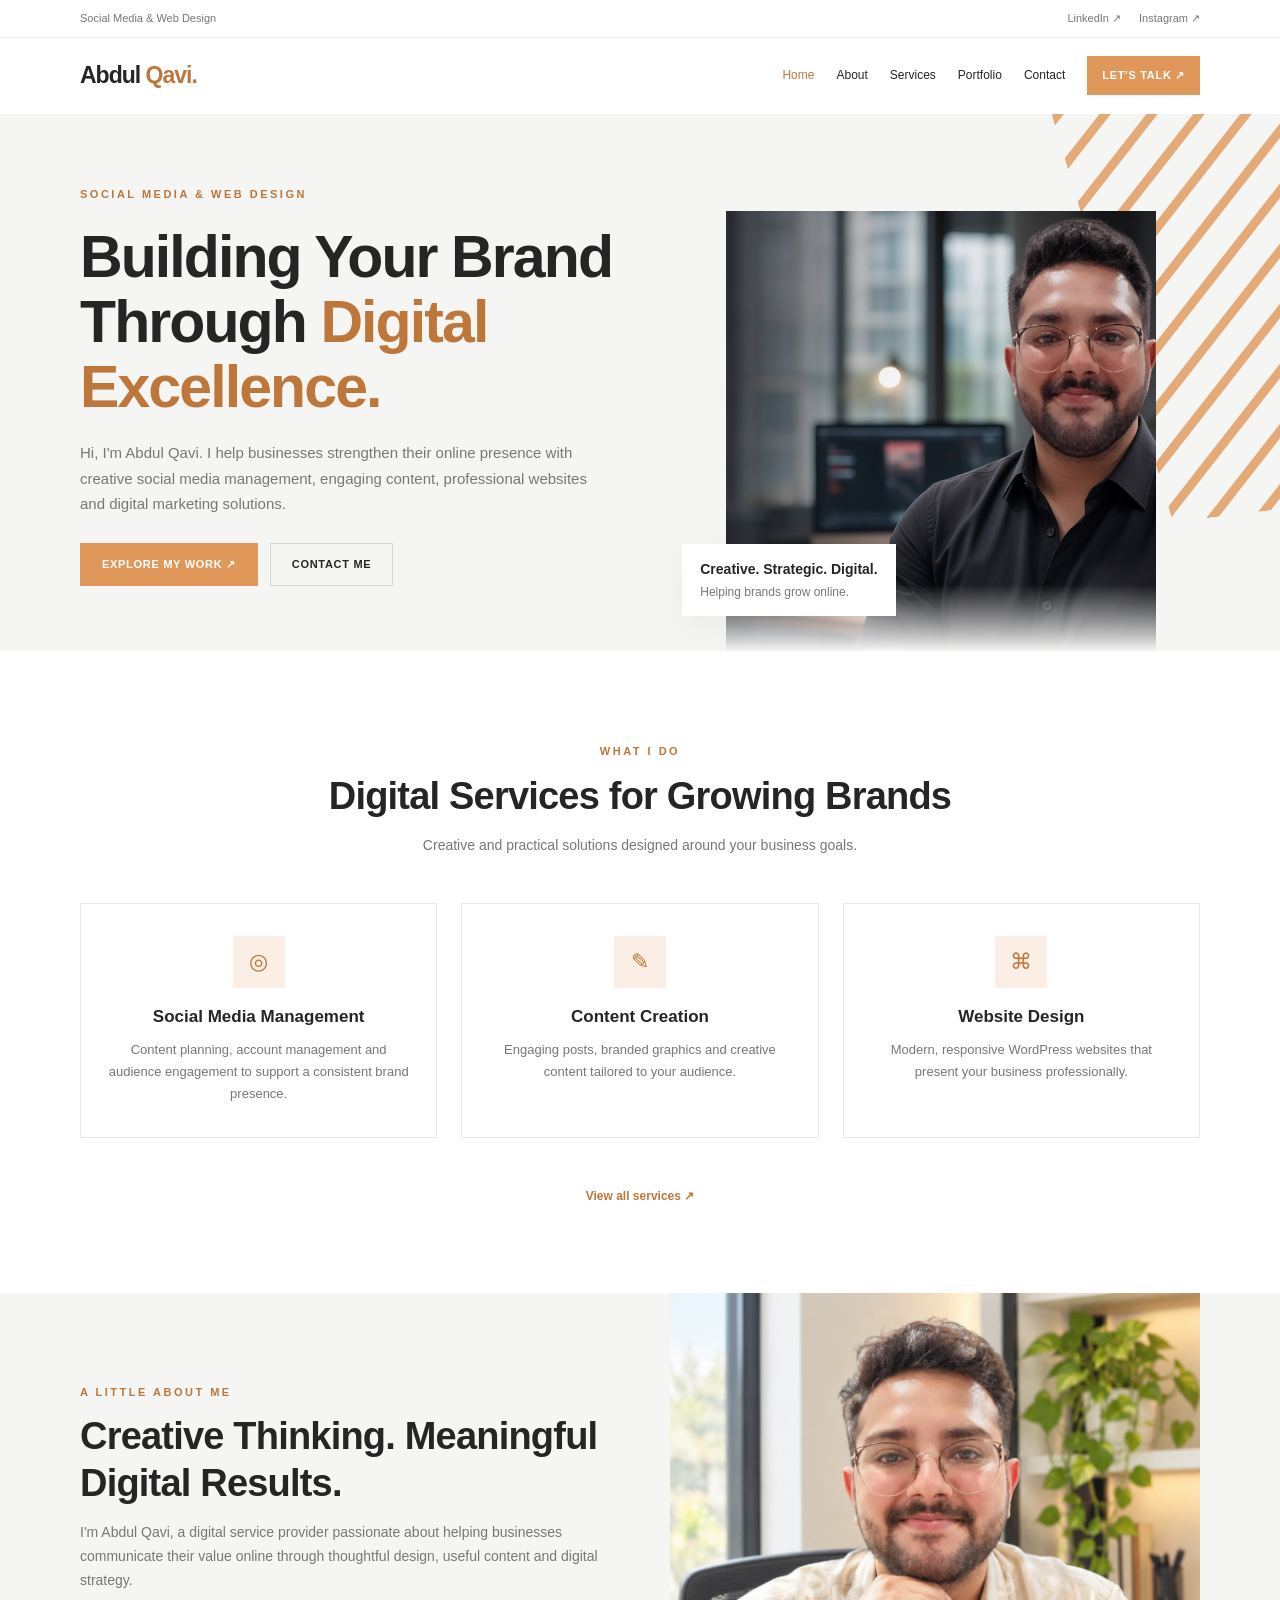
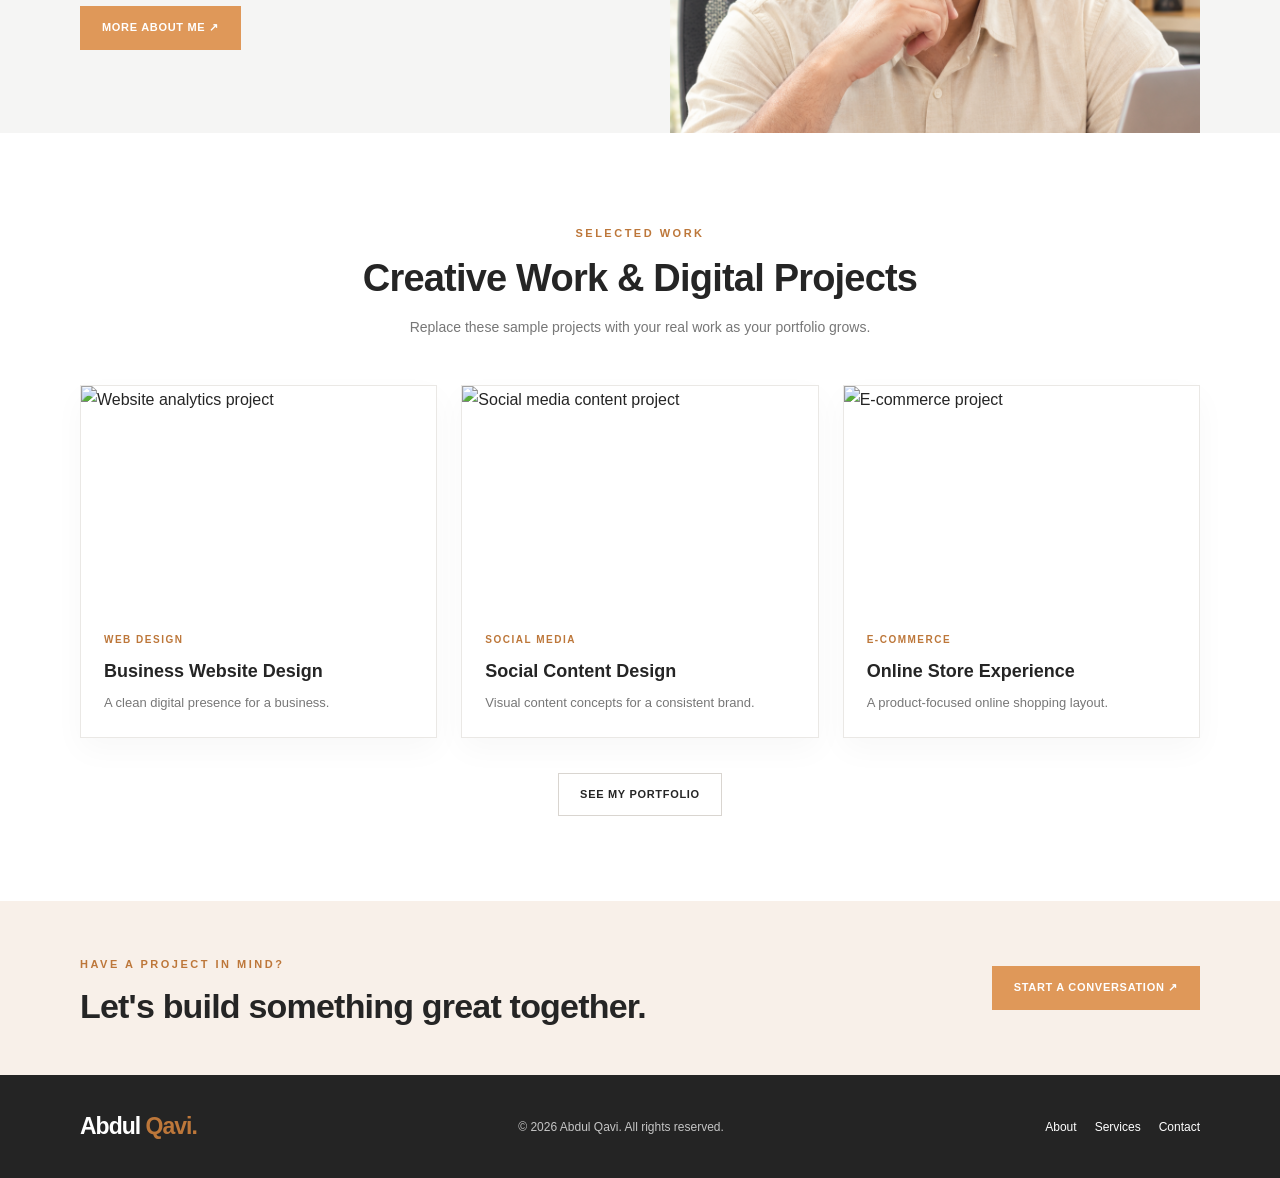
==== index.html @ dd0ccf0e "Update index.html" ====
<!DOCTYPE html>
<html lang="en">
<head>
  <meta charset="UTF-8">
  <meta name="viewport" content="width=device-width, initial-scale=1.0">
  <meta name="description" content="Abdul Qavi provides social media management, website design, content creation, SEO and e-commerce services.">
  <title>Abdul Qavi | Social Media & Web Design</title>
  <link rel="stylesheet" href="css/style.css">
  <script src="js/script.js" defer></script>
</head>
<body>
  <div class="topbar"><div class="container topbar-inner"><span>Social Media & Web Design</span><div class="social-links"><a href="https://www.linkedin.com/" target="_blank" rel="noopener">LinkedIn ↗</a><a href="https://www.instagram.com/" target="_blank" rel="noopener">Instagram ↗</a></div></div></div>
  <header class="site-header"><div class="container nav-row">
    <a class="brand" href="index.html">Abdul <span>Qavi.</span></a>
    <button class="menu-toggle" aria-label="Open navigation" aria-expanded="false">☰</button>
    <nav class="nav-links" aria-label="Main navigation">
      <a class="active" href="index.html">Home</a><a href="about.html">About</a><a href="services.html">Services</a><a href="portfolio.html">Portfolio</a><a href="contact.html">Contact</a><a class="btn nav-cta" href="contact.html">Let's Talk ↗</a>
    </nav>
  </div></header>
  <main>
    <section class="hero">
      <div class="container hero-grid">
        <div class="hero-copy">
          <span class="eyebrow">Social Media & Web Design</span>
          <h1>Building Your Brand Through <span>Digital Excellence.</span></h1>
          <p>Hi, I'm Abdul Qavi. I help businesses strengthen their online presence with creative social media management, engaging content, professional websites and digital marketing solutions.</p>
          <div class="button-row"><a class="btn" href="portfolio.html">Explore My Work ↗</a><a class="btn btn-outline" href="contact.html">Contact Me</a></div>
        </div>
        <div class="hero-visual">
          <!-- Replace the image URL below with images/qavi.jpg after adding your photo to the images folder. -->
          <img src="images/Qavii.jpg"alt="Professional portrait placeholder for Abdul Qavi">
          <div class="floating-note"><strong>Creative. Strategic. Digital.</strong><span>Helping brands grow online.</span></div>
        </div>
      </div>
    </section>
    <section class="section"><div class="container">
      <div class="section-heading reveal"><span class="eyebrow">What I Do</span><h2>Digital Services for Growing Brands</h2><p>Creative and practical solutions designed around your business goals.</p></div>
      <div class="card-grid three">
        <article class="service-card reveal"><div class="icon">◎</div><h3>Social Media Management</h3><p>Content planning, account management and audience engagement to support a consistent brand presence.</p></article>
        <article class="service-card reveal"><div class="icon">✎</div><h3>Content Creation</h3><p>Engaging posts, branded graphics and creative content tailored to your audience.</p></article>
        <article class="service-card reveal"><div class="icon">⌘</div><h3>Website Design</h3><p>Modern, responsive WordPress websites that present your business professionally.</p></article>
      </div>
      <div class="center space-top"><a class="text-link" href="services.html">View all services ↗</a></div>
    </div></section>
    <section class="split-section"><div class="container split-grid">
      <div class="split-copy reveal"><span class="eyebrow">A Little About Me</span><h2>Creative Thinking. Meaningful Digital Results.</h2><p>I'm Abdul Qavi, a digital service provider passionate about helping businesses communicate their value online through thoughtful design, useful content and digital strategy.</p><a class="btn" href="about.html">More About Me ↗</a></div>
      <div class="split-image reveal"><img src="images/Qavi.png" alt="Professional portrait placeholder"></div>
    </div></section>
    <section class="section"><div class="container">
      <div class="section-heading reveal"><span class="eyebrow">Selected Work</span><h2>Creative Work & Digital Projects</h2><p>Replace these sample projects with your real work as your portfolio grows.</p></div>
      <div class="card-grid three">
        <article class="project-card reveal"><img src="https://images.unsplash.com/photo-1460925895917-afdab827c52f?auto=format&fit=crop&w=800&q=85" alt="Website analytics project"><div class="project-body"><span class="category">Web Design</span><h3>Business Website Design</h3><p>A clean digital presence for a business.</p></div></article>
        <article class="project-card reveal"><img src="https://images.unsplash.com/photo-1611162616305-c69b3fa7fbe0?auto=format&fit=crop&w=800&q=85" alt="Social media content project"><div class="project-body"><span class="category">Social Media</span><h3>Social Content Design</h3><p>Visual content concepts for a consistent brand.</p></div></article>
        <article class="project-card reveal"><img src="https://images.unsplash.com/photo-1556742049-0cfed4f6a45d?auto=format&fit=crop&w=800&q=85" alt="E-commerce project"><div class="project-body"><span class="category">E-commerce</span><h3>Online Store Experience</h3><p>A product-focused online shopping layout.</p></div></article>
      </div>
      <div class="center space-top"><a class="btn btn-outline" href="portfolio.html">See My Portfolio</a></div>
    </div></section>
    <section class="cta-band"><div class="container cta-inner reveal"><div><span class="eyebrow">Have a Project in Mind?</span><h2>Let's build something great together.</h2></div><a class="btn" href="contact.html">Start a Conversation ↗</a></div></section>
  </main>
  <footer class="site-footer"><div class="container footer-row"><a class="brand" href="index.html">Abdul <span>Qavi.</span></a><p>© <span class="current-year"></span> Abdul Qavi. All rights reserved.</p><div class="footer-links"><a href="about.html">About</a><a href="services.html">Services</a><a href="contact.html">Contact</a></div></div></footer>
</body>
</html>
---- css/style.css ----
/* Abdul Qavi Portfolio — shared styles */
:root{--accent:#df9859;--accent-dark:#bd773a;--ink:#252525;--muted:#777;--soft:#f5f5f4;--line:#eae8e5;--white:#fff}
*{box-sizing:border-box}
html{scroll-behavior:smooth;scroll-padding-top:90px}
body{margin:0;font-family:Arial,Helvetica,sans-serif;color:var(--ink);line-height:1.7;background:#fff}
img{display:block;max-width:100%}
a{color:inherit;text-decoration:none}
button,input,textarea,select{font:inherit}
.container{width:min(1120px,90%);margin-inline:auto}
h1,h2,h3,p{margin-top:0}
h2{font-size:clamp(28px,3.2vw,38px);line-height:1.22;letter-spacing:-.8px;margin-bottom:15px}
h3{line-height:1.35}
p{color:var(--muted)}
.eyebrow{display:inline-block;color:var(--accent-dark);text-transform:uppercase;letter-spacing:2.5px;font-size:11px;font-weight:700;margin-bottom:12px}
.btn{display:inline-flex;justify-content:center;align-items:center;gap:8px;padding:13px 21px;background:var(--accent);border:1px solid var(--accent);color:#fff;font-size:11px;line-height:1.4;letter-spacing:.7px;text-transform:uppercase;font-weight:700;cursor:pointer;transition:transform .25s,background .25s,border-color .25s}
.btn:hover{background:var(--accent-dark);border-color:var(--accent-dark);color:#fff;transform:translateY(-3px)}
.btn-outline{background:transparent;color:var(--ink);border-color:#d9d5d0}
.btn-outline:hover{color:#fff}
.button-row{display:flex;flex-wrap:wrap;gap:12px}
.center{text-align:center}.space-top{margin-top:35px}
.topbar{padding:9px 0;border-bottom:1px solid #eee;color:var(--muted);font-size:11px}
.topbar-inner,.nav-row,.footer-row{display:flex;align-items:center;justify-content:space-between;gap:20px}
.social-links,.footer-links{display:flex;gap:18px}.social-links a:hover,.footer-links a:hover{color:var(--accent)}
.site-header{position:relative;z-index:20;background:#fff}
.nav-row{min-height:76px}
.brand{font-size:23px;font-weight:800;letter-spacing:-1px;white-space:nowrap}
.brand span{color:var(--accent-dark)}
.nav-links{display:flex;align-items:center;gap:22px;font-size:12px}
.nav-links>a:not(.btn):hover,.nav-links>a.active{color:var(--accent-dark)}
.nav-links .btn{padding:11px 14px;color:#fff}
.menu-toggle{display:none;background:transparent;border:0;font-size:27px;cursor:pointer;color:var(--ink)}
.hero{position:relative;isolation:isolate;background:var(--soft);overflow:hidden}
.hero:after{content:"";position:absolute;z-index:-1;right:-20px;top:-50px;width:310px;height:460px;opacity:.8;background:repeating-linear-gradient(135deg,transparent 0 14px,var(--accent) 15px 23px,transparent 24px 37px);clip-path:polygon(25% 0,100% 0,100% 100%,50% 100%);transform:rotate(-7deg)}
.hero-grid{min-height:510px;display:grid;grid-template-columns:1.05fr .95fr;align-items:center;gap:30px}
.hero-copy{padding:65px 0;animation:fadeUp .7s ease both}
.hero h1{font-size:clamp(38px,5vw,59px);line-height:1.1;letter-spacing:-1.9px;margin:10px 0 20px;max-width:650px}
.hero h1 span,.page-hero h1 span{color:var(--accent-dark)}
.hero-copy>p{font-size:15px;max-width:510px;margin-bottom:26px}
.hero-visual{align-self:end;min-height:410px;display:flex;justify-content:center;align-items:end;position:relative;animation:fadeIn .9s ease both}
.hero-visual img{width:100%;max-width:430px;height:440px;object-fit:cover;object-position:center top;position:relative;z-index:1;mask-image:linear-gradient(#000 85%,transparent 100%)}
.floating-note{position:absolute;z-index:2;left:0;bottom:35px;background:white;padding:14px 18px;box-shadow:0 10px 35px #0000000c;font-size:12px}
.floating-note strong,.floating-note span{display:block}.floating-note strong{font-size:14px}.floating-note span{color:var(--muted)}
.section{padding:85px 0}
.section-heading{text-align:center;max-width:680px;margin:0 auto 45px}
.section-heading p{font-size:14px}
.card-grid{display:grid;gap:24px}.card-grid.three{grid-template-columns:repeat(3,minmax(0,1fr))}
.service-card{padding:32px 25px;text-align:center;border:1px solid var(--line);background:white;transition:transform .3s,box-shadow .3s,border-color .3s}
.service-card:hover{transform:translateY(-7px);box-shadow:0 18px 45px #0000000b;border-color:#e7bd98}
.icon{display:grid;place-items:center;width:52px;height:52px;margin:0 auto 18px;background:#fbefe5;color:var(--accent-dark);font-size:22px}
.service-card h3{font-size:17px;margin-bottom:10px}.service-card p{font-size:13px;margin-bottom:0}
.text-link{display:inline-block;color:var(--accent-dark);font-size:12px;font-weight:700;margin-top:13px}
.split-section,.soft-section{background:var(--soft)}
.split-grid{display:grid;grid-template-columns:1fr 1fr;align-items:center;gap:60px}
.split-copy{padding:70px 0}.split-copy p{font-size:14px}
.split-image{align-self:stretch;min-height:390px;display:flex;align-items:end;justify-content:center;background:repeating-linear-gradient(145deg,#f5f5f4 0 24px,#dedbd7 25px 32px,#f5f5f4 33px 50px)}
.split-image img{max-height:440px;width:100%;height:100%;object-fit:cover;object-position:center top}
.skills{display:flex;flex-wrap:wrap;gap:8px;margin:20px 0 27px}
.skill{padding:7px 11px;background:#fff;border:1px solid #e7e3df;font-size:11px}
.project-card{overflow:hidden;border:1px solid var(--line);background:#fff;box-shadow:0 12px 30px #00000008;transition:transform .3s}
.project-card:hover{transform:translateY(-6px)}
.project-card>img{width:100%;height:215px;object-fit:cover;transition:transform .5s}
.project-card:hover>img{transform:scale(1.04)}
.project-body{padding:23px}.project-body h3{font-size:18px;margin:8px 0}.project-body p{font-size:13px;margin-bottom:0}
.category{font-size:10px;color:var(--accent-dark);text-transform:uppercase;letter-spacing:1.5px;font-weight:700}
.cta-band{padding:48px 0;background:#f8f0e9}
.cta-inner{display:flex;align-items:center;justify-content:space-between;gap:25px}.cta-inner h2{margin-bottom:0;font-size:clamp(24px,3vw,34px)}
.page-hero{padding:85px 0;background:var(--soft);text-align:center;position:relative;overflow:hidden}
.page-hero h1{font-size:clamp(38px,5vw,56px);line-height:1.15;letter-spacing:-1.5px;margin:5px 0 15px}
.page-hero p{max-width:650px;margin:0 auto;font-size:15px}
.about-page-grid{grid-template-columns:.85fr 1.15fr}.about-page-grid .split-image{min-height:470px}.about-page-grid .split-copy{padding:30px 0}
.soft-section{padding:80px 0}
.contact-layout{display:grid;grid-template-columns:1fr 1fr;gap:55px;align-items:start}
.contact-form{padding:32px;border:1px solid var(--line);box-shadow:0 12px 35px #00000008;background:#fff}
.contact-form h2{font-size:27px}.contact-form>p,.muted{font-size:13px;color:var(--muted)}
.field{margin:16px 0}.field label{display:block;font-size:12px;font-weight:700;margin-bottom:6px}
.field input,.field textarea,.field select{width:100%;padding:13px;border:1px solid #e6e6e6;background:#fafafa;font-size:13px;border-radius:0;color:var(--ink)}
.field input:focus,.field textarea:focus,.field select:focus{outline:1px solid var(--accent);border-color:var(--accent)}
.field textarea{min-height:130px;resize:vertical}
.form-status{font-size:12px;margin-top:13px}
.contact-details{padding:20px 0}.contact-details h2{margin-bottom:15px}
.info-item{display:flex;gap:17px;margin:28px 0;align-items:flex-start}
.info-item .icon{margin:0;flex:0 0 48px;width:48px;height:48px}
.info-item h3{font-size:16px;margin:0 0 5px}.info-item p{font-size:13px;margin:0;overflow-wrap:anywhere}
.info-item a{color:var(--accent-dark)}
.site-footer{padding:32px 0;background:#242424;color:white}
.site-footer p{font-size:12px;color:#c5c5c5;margin:0}.footer-links{font-size:12px}
.reveal{opacity:0;transform:translateY(22px);transition:opacity .65s ease,transform .65s ease}
.reveal.visible{opacity:1;transform:translateY(0)}
@keyframes fadeUp{from{opacity:0;transform:translateY(20px)}to{opacity:1;transform:translateY(0)}}
@keyframes fadeIn{from{opacity:0}to{opacity:1}}
@media(max-width:900px){.nav-links{gap:12px}.hero-grid{min-height:440px}.hero-visual{min-height:350px}.hero-visual img{height:370px}.split-grid{gap:30px}.contact-layout{gap:25px}}
@media(max-width:700px){
 .topbar{display:none}.nav-row{min-height:68px}.menu-toggle{display:block}
 .nav-links{display:none;position:absolute;top:68px;left:0;right:0;background:#fff;padding:18px 5%;box-shadow:0 12px 20px #0000000c;align-items:stretch;flex-direction:column;gap:0}
 .nav-links.open{display:flex}.nav-links>a:not(.btn){padding:10px 0}.nav-links .btn{margin-top:8px}
 .hero-grid{grid-template-columns:1fr;gap:0;text-align:center}.hero-copy{padding:58px 0 20px}.hero-copy>p{margin-left:auto;margin-right:auto}.button-row{justify-content:center}
 .hero-visual{min-height:290px}.hero-visual img{height:320px;max-width:320px}.hero:after{width:220px;height:310px;right:-35px;top:auto;bottom:0}.floating-note{left:0;bottom:18px;text-align:left}
 .section{padding:62px 0}.section-heading{margin-bottom:30px}.card-grid.three{grid-template-columns:1fr}.service-card{padding:28px 22px}
 .split-grid,.contact-layout,.about-page-grid{grid-template-columns:1fr;gap:0}.split-copy{padding:55px 0 30px}.split-image{min-height:300px}.split-image img{max-height:340px}
 .about-page-grid .split-image{min-height:300px;order:2}.about-page-grid .split-copy{padding:35px 0 55px}
 .project-card>img{height:230px}.soft-section{padding:60px 0}.cta-inner{align-items:flex-start;flex-direction:column}.page-hero{padding:65px 0}
 .contact-form{padding:25px 20px}.contact-details{padding:45px 0 0}
 .footer-row{flex-direction:column;text-align:center}.footer-links{flex-wrap:wrap;justify-content:center}
}
@media(prefers-reduced-motion:reduce){html{scroll-behavior:auto}*,*::before,*::after{animation-duration:.01ms!important;transition-duration:.01ms!important}.reveal{opacity:1;transform:none}}
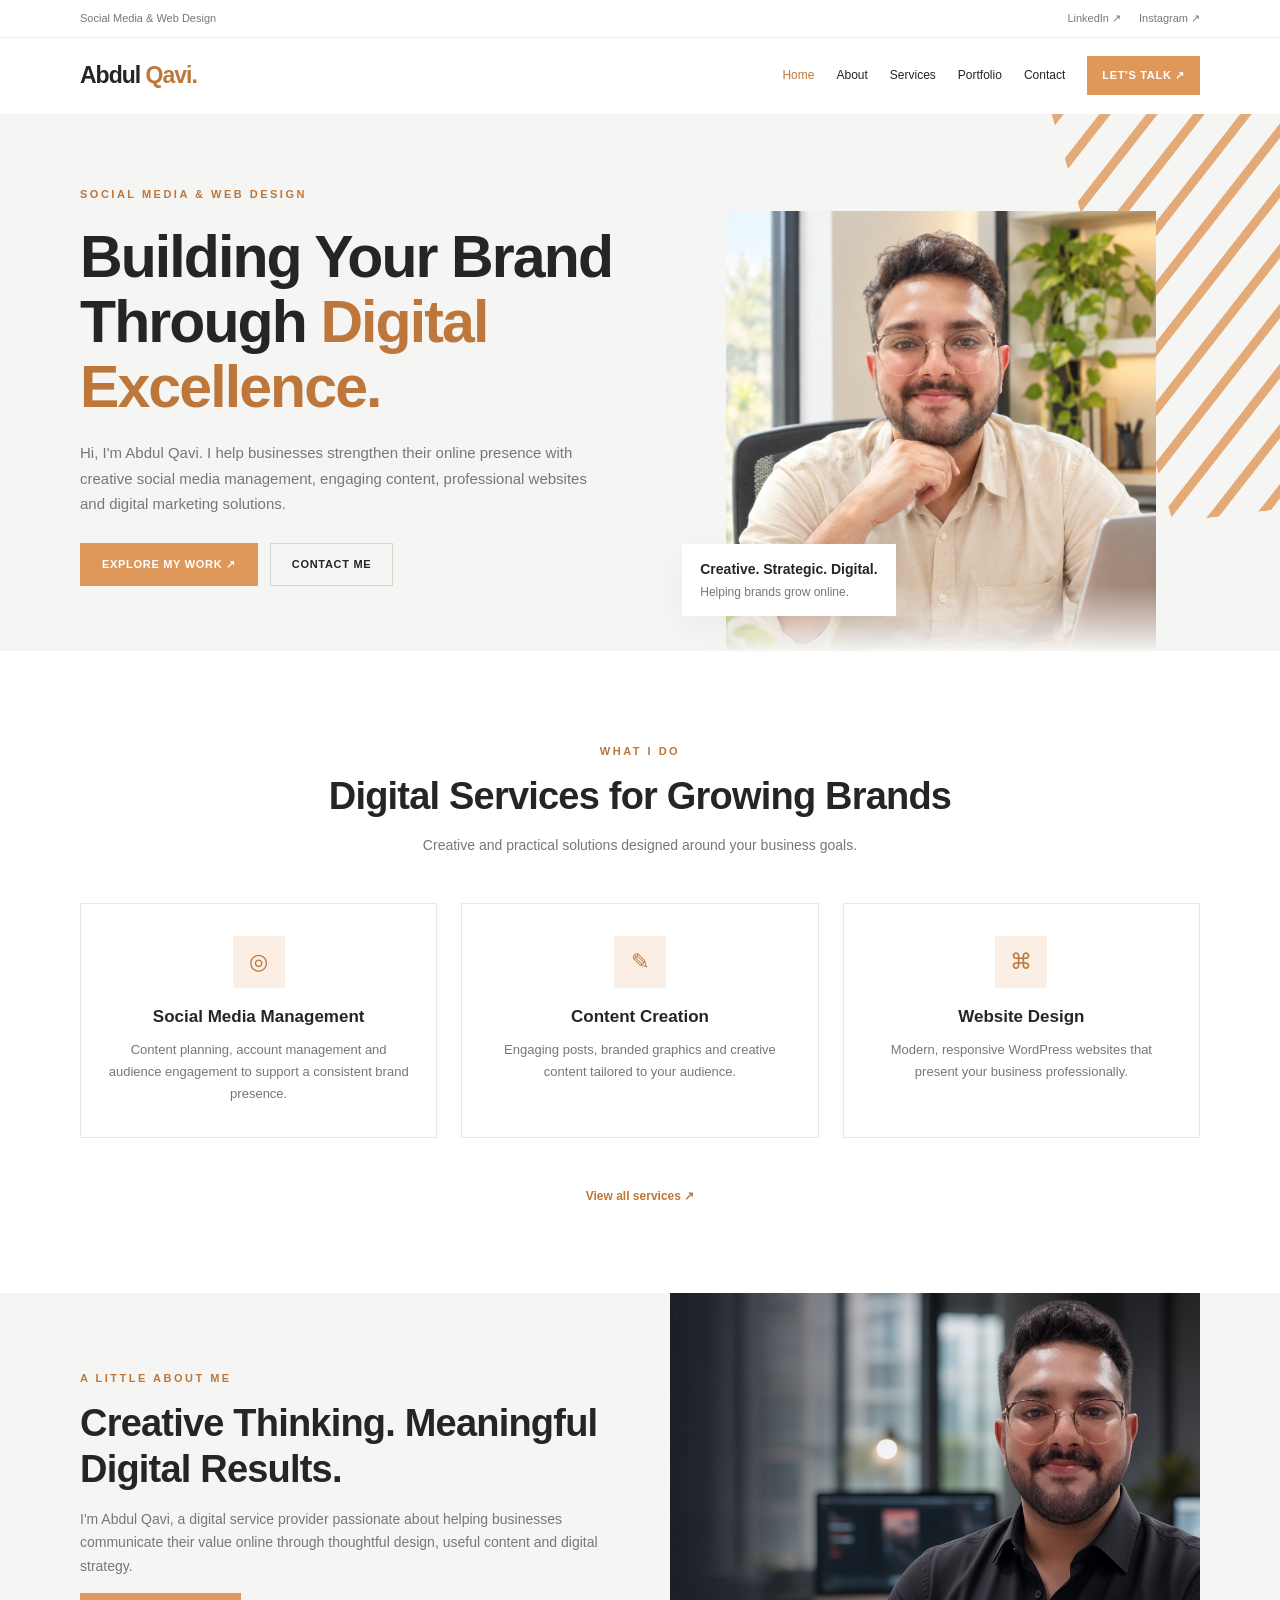
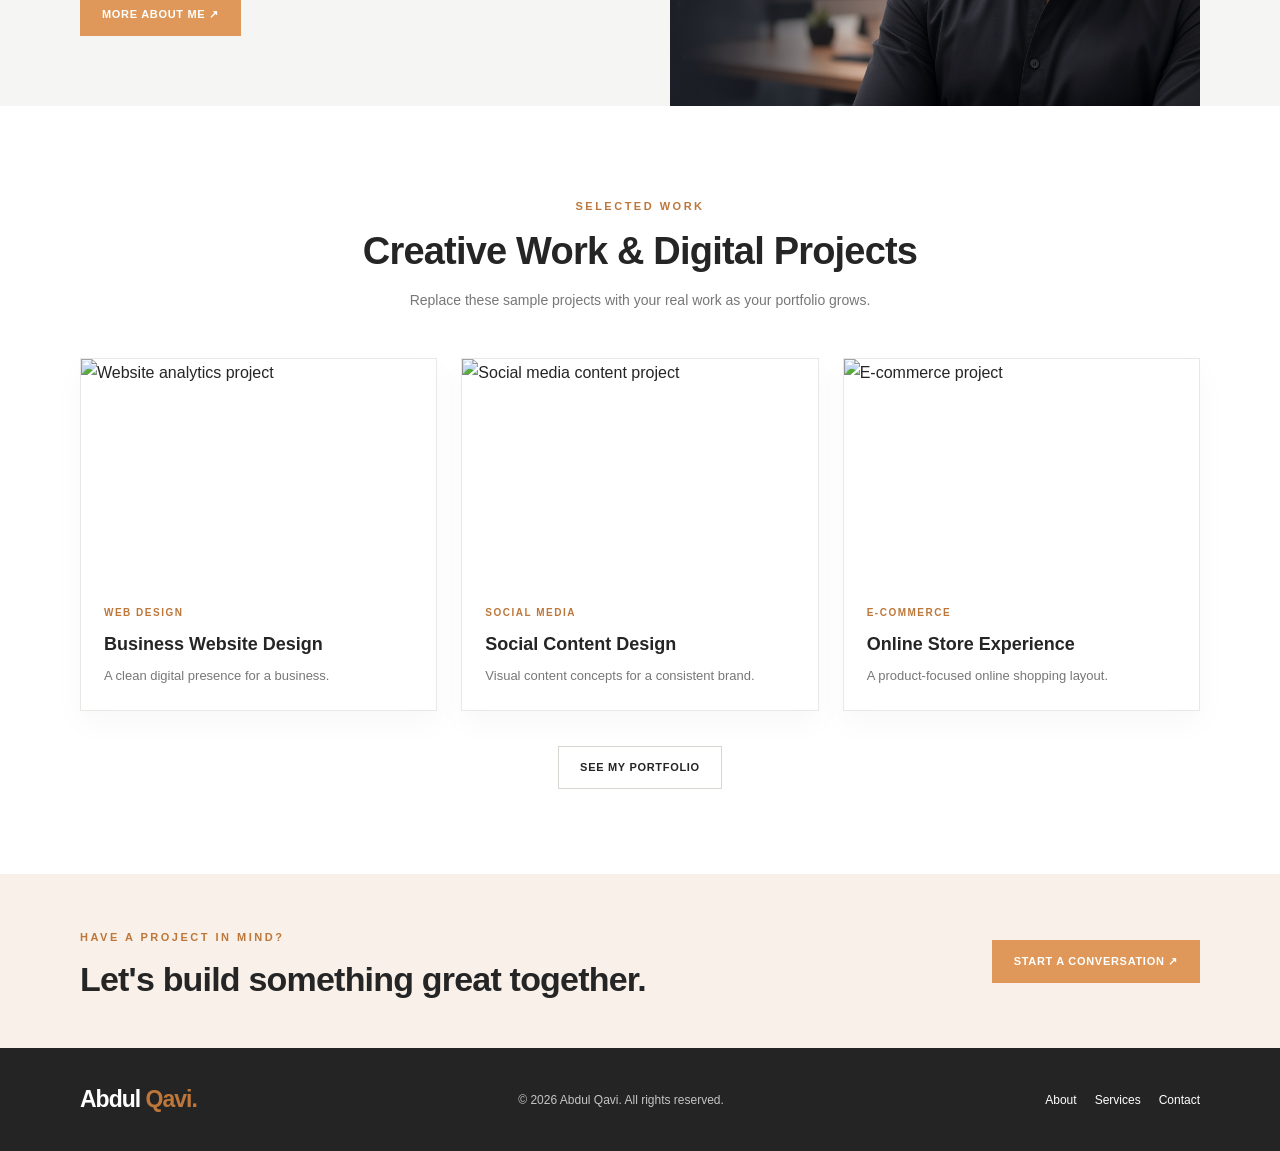
==== commit 947b13f2: "Update index.html" ====
--- a/index.html
+++ b/index.html
@@ -28,7 +28,7 @@
         </div>
         <div class="hero-visual">
           <!-- Replace the image URL below with images/qavi.jpg after adding your photo to the images folder. -->
-          <img src="images/Qavii.jpg"alt="Professional portrait placeholder for Abdul Qavi">
+          <img src="images/Qavi.png"alt="Professional portrait placeholder for Abdul Qavi">
           <div class="floating-note"><strong>Creative. Strategic. Digital.</strong><span>Helping brands grow online.</span></div>
         </div>
       </div>
@@ -44,7 +44,7 @@
     </div></section>
     <section class="split-section"><div class="container split-grid">
       <div class="split-copy reveal"><span class="eyebrow">A Little About Me</span><h2>Creative Thinking. Meaningful Digital Results.</h2><p>I'm Abdul Qavi, a digital service provider passionate about helping businesses communicate their value online through thoughtful design, useful content and digital strategy.</p><a class="btn" href="about.html">More About Me ↗</a></div>
-      <div class="split-image reveal"><img src="images/Qavi.png" alt="Professional portrait placeholder"></div>
+      <div class="split-image reveal"><img src="images/Qavii.jpg" alt="Professional portrait placeholder"></div>
     </div></section>
     <section class="section"><div class="container">
       <div class="section-heading reveal"><span class="eyebrow">Selected Work</span><h2>Creative Work & Digital Projects</h2><p>Replace these sample projects with your real work as your portfolio grows.</p></div>
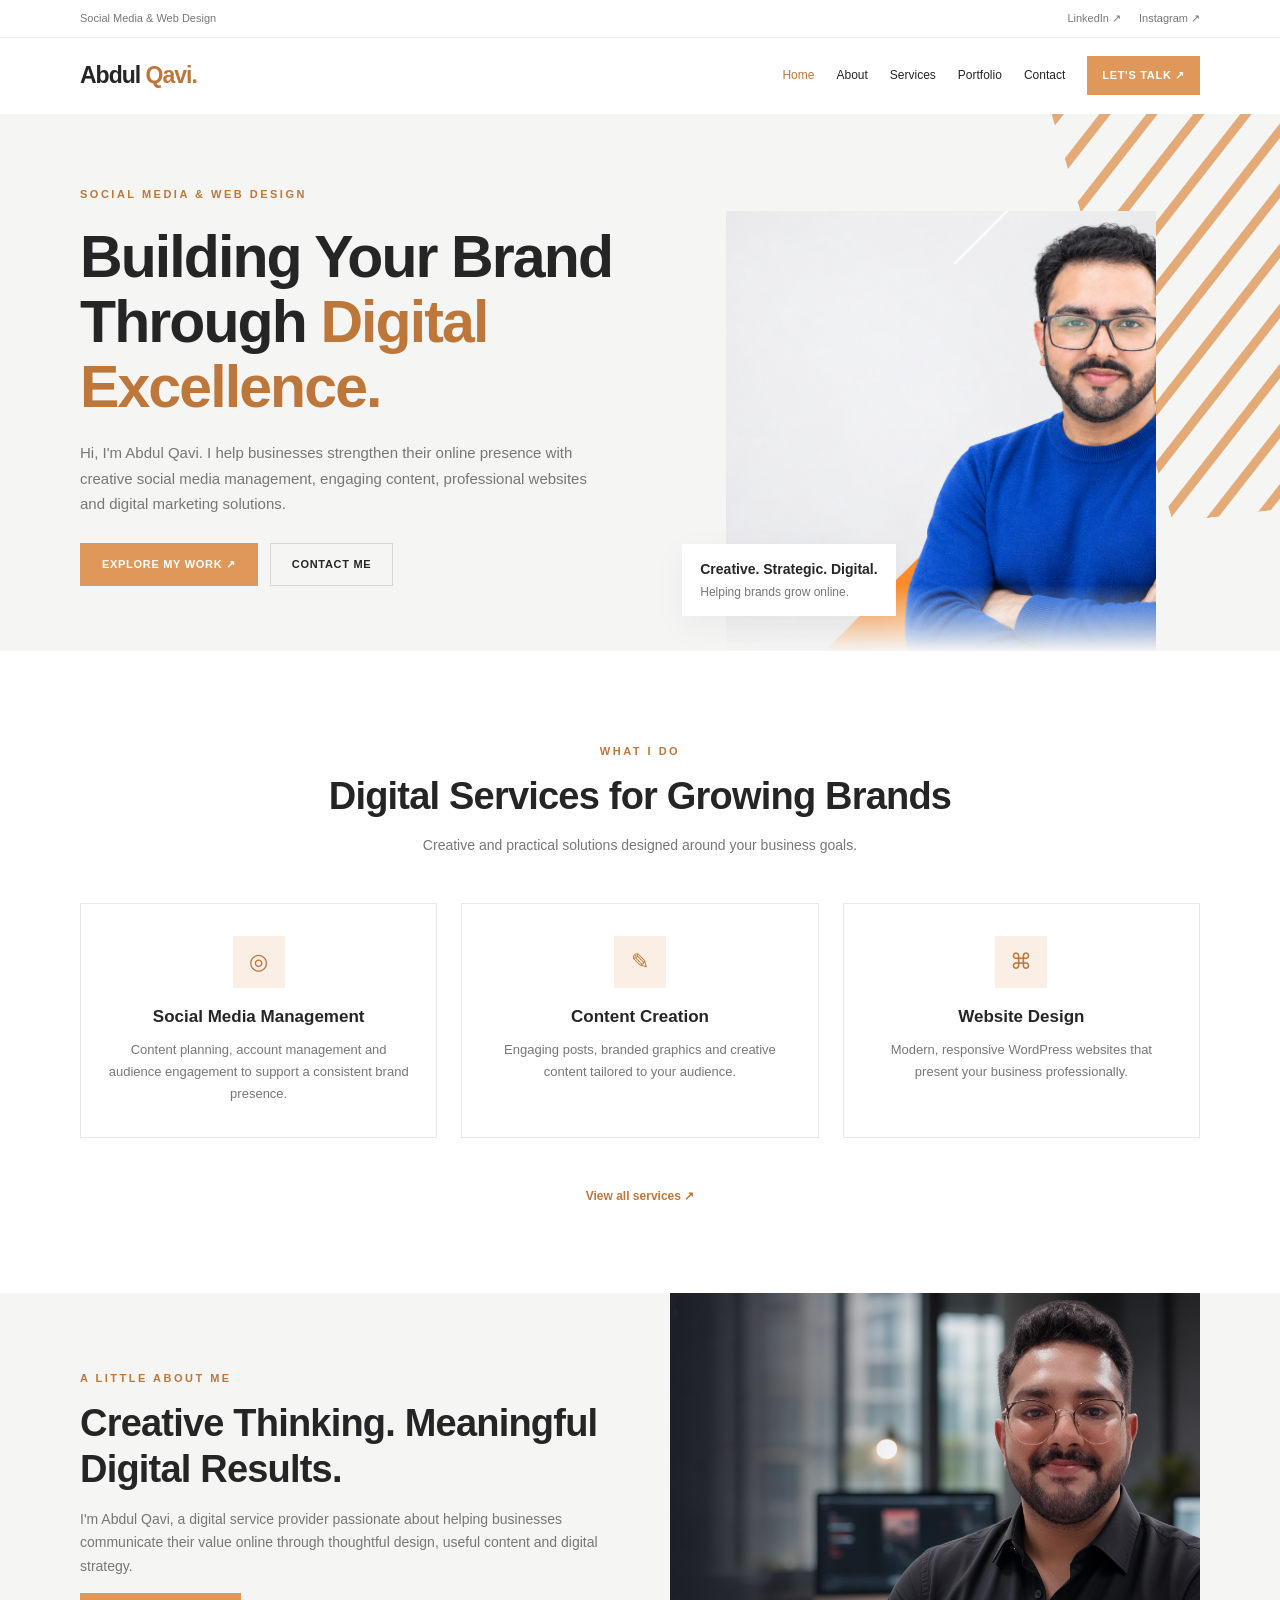
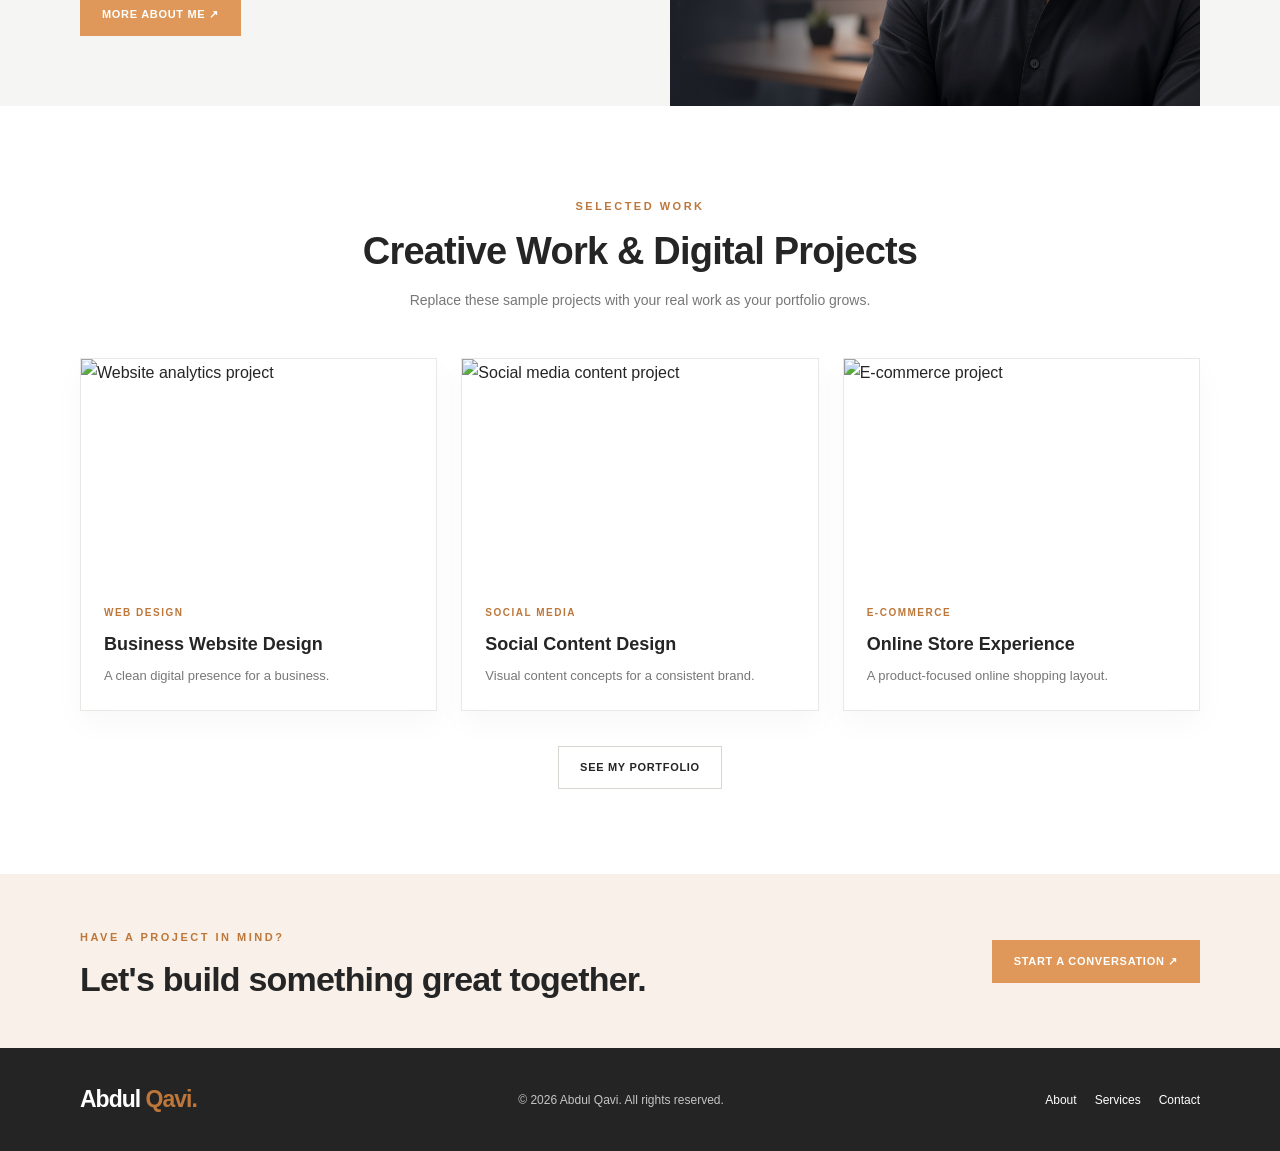
==== commit 8a36daf8: "Update index.html" ====
--- a/index.html
+++ b/index.html
@@ -28,7 +28,7 @@
         </div>
         <div class="hero-visual">
           <!-- Replace the image URL below with images/qavi.jpg after adding your photo to the images folder. -->
-          <img src="images/Qavi.png"alt="Professional portrait placeholder for Abdul Qavi">
+          <img src="images/6.png"alt="Professional portrait placeholder for Abdul Qavi">
           <div class="floating-note"><strong>Creative. Strategic. Digital.</strong><span>Helping brands grow online.</span></div>
         </div>
       </div>
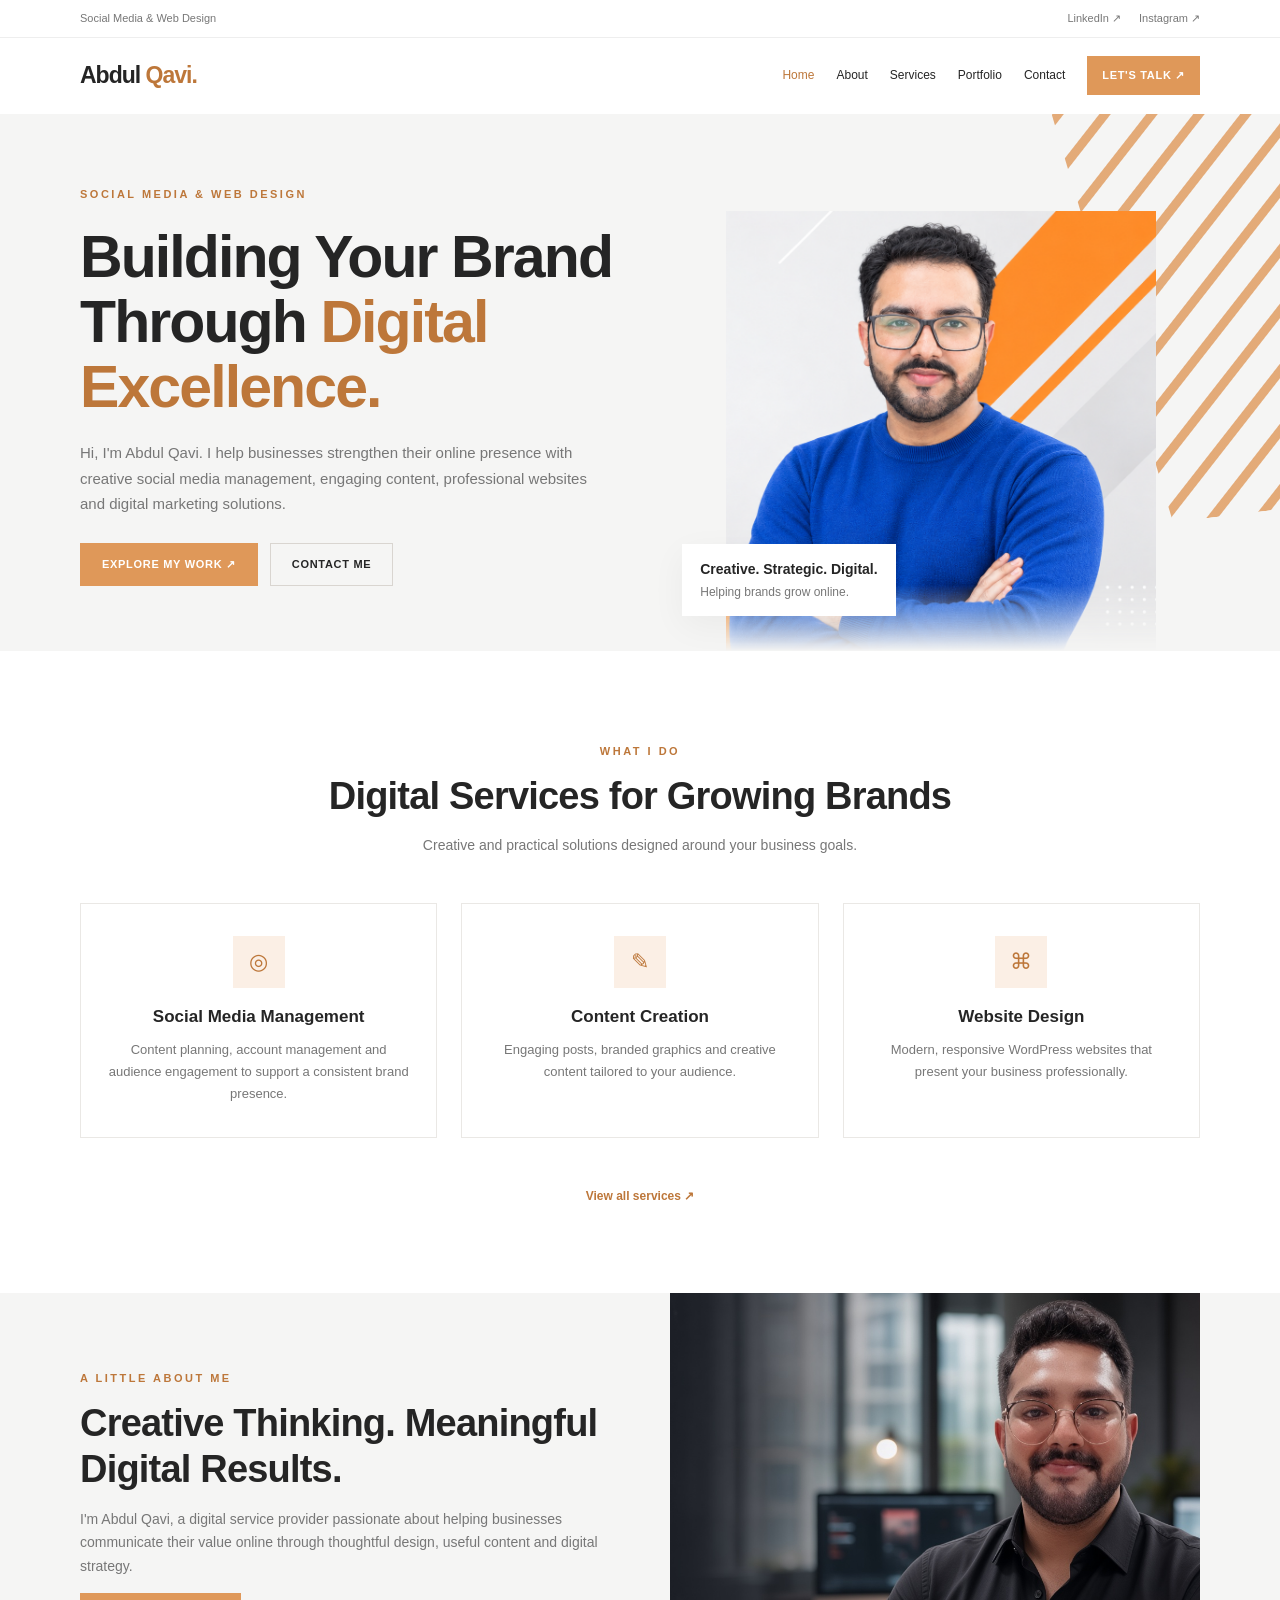
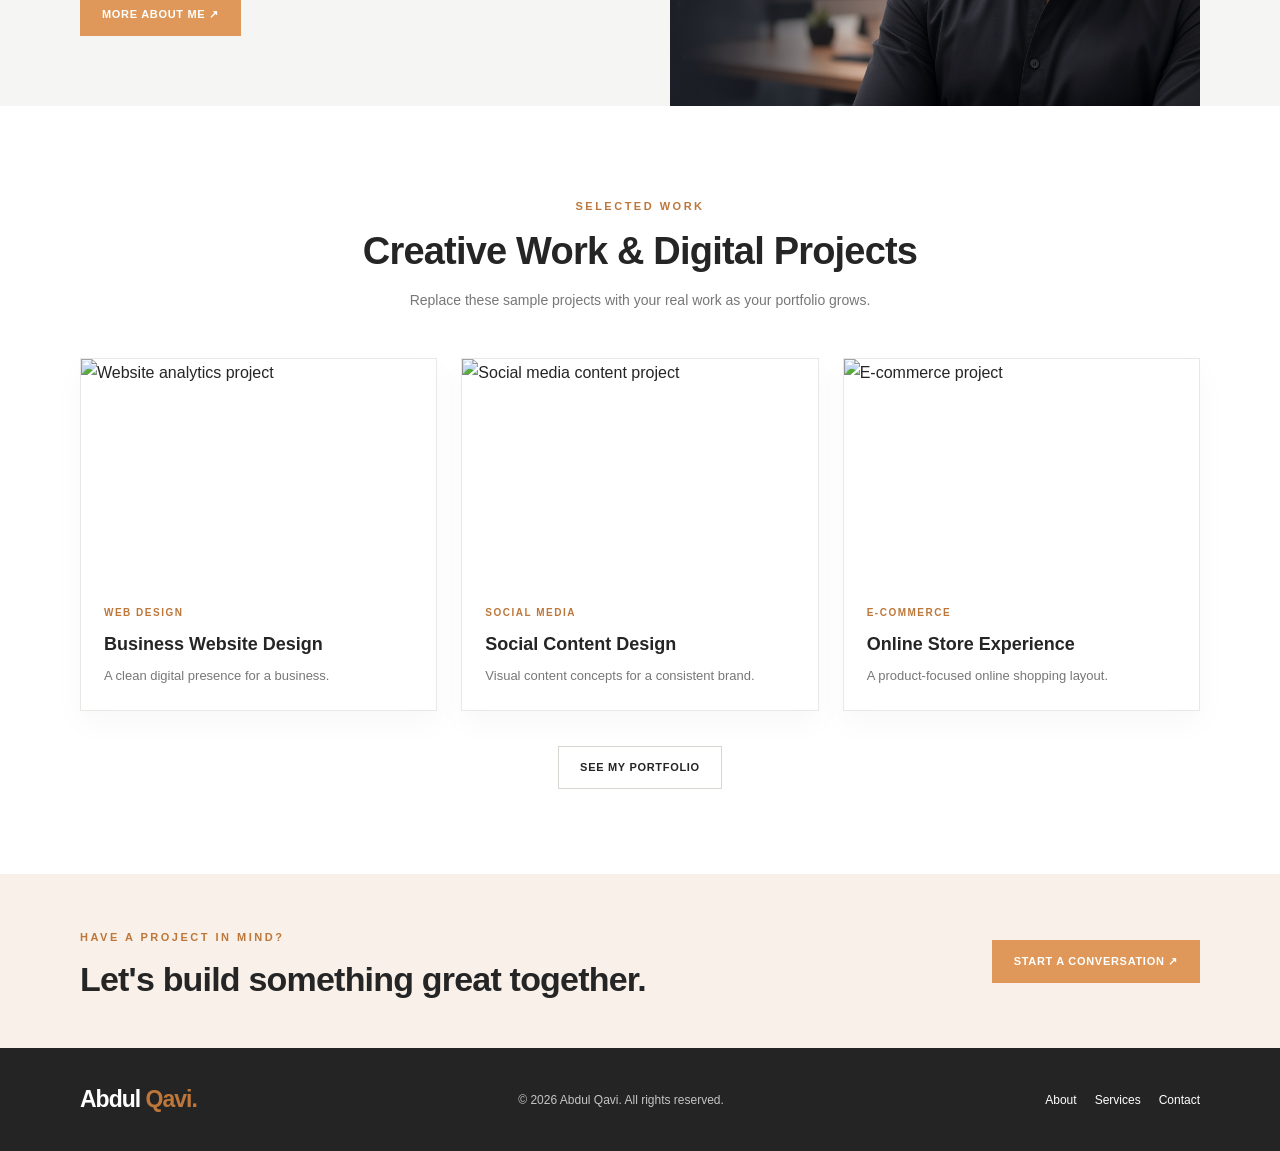
==== commit d1557c68: "Update index.html" ====
--- a/index.html
+++ b/index.html
@@ -28,7 +28,7 @@
         </div>
         <div class="hero-visual">
           <!-- Replace the image URL below with images/qavi.jpg after adding your photo to the images folder. -->
-          <img src="images/6.png"alt="Professional portrait placeholder for Abdul Qavi">
+          <img src="images/7.png"alt="Professional portrait placeholder for Abdul Qavi">
           <div class="floating-note"><strong>Creative. Strategic. Digital.</strong><span>Helping brands grow online.</span></div>
         </div>
       </div>
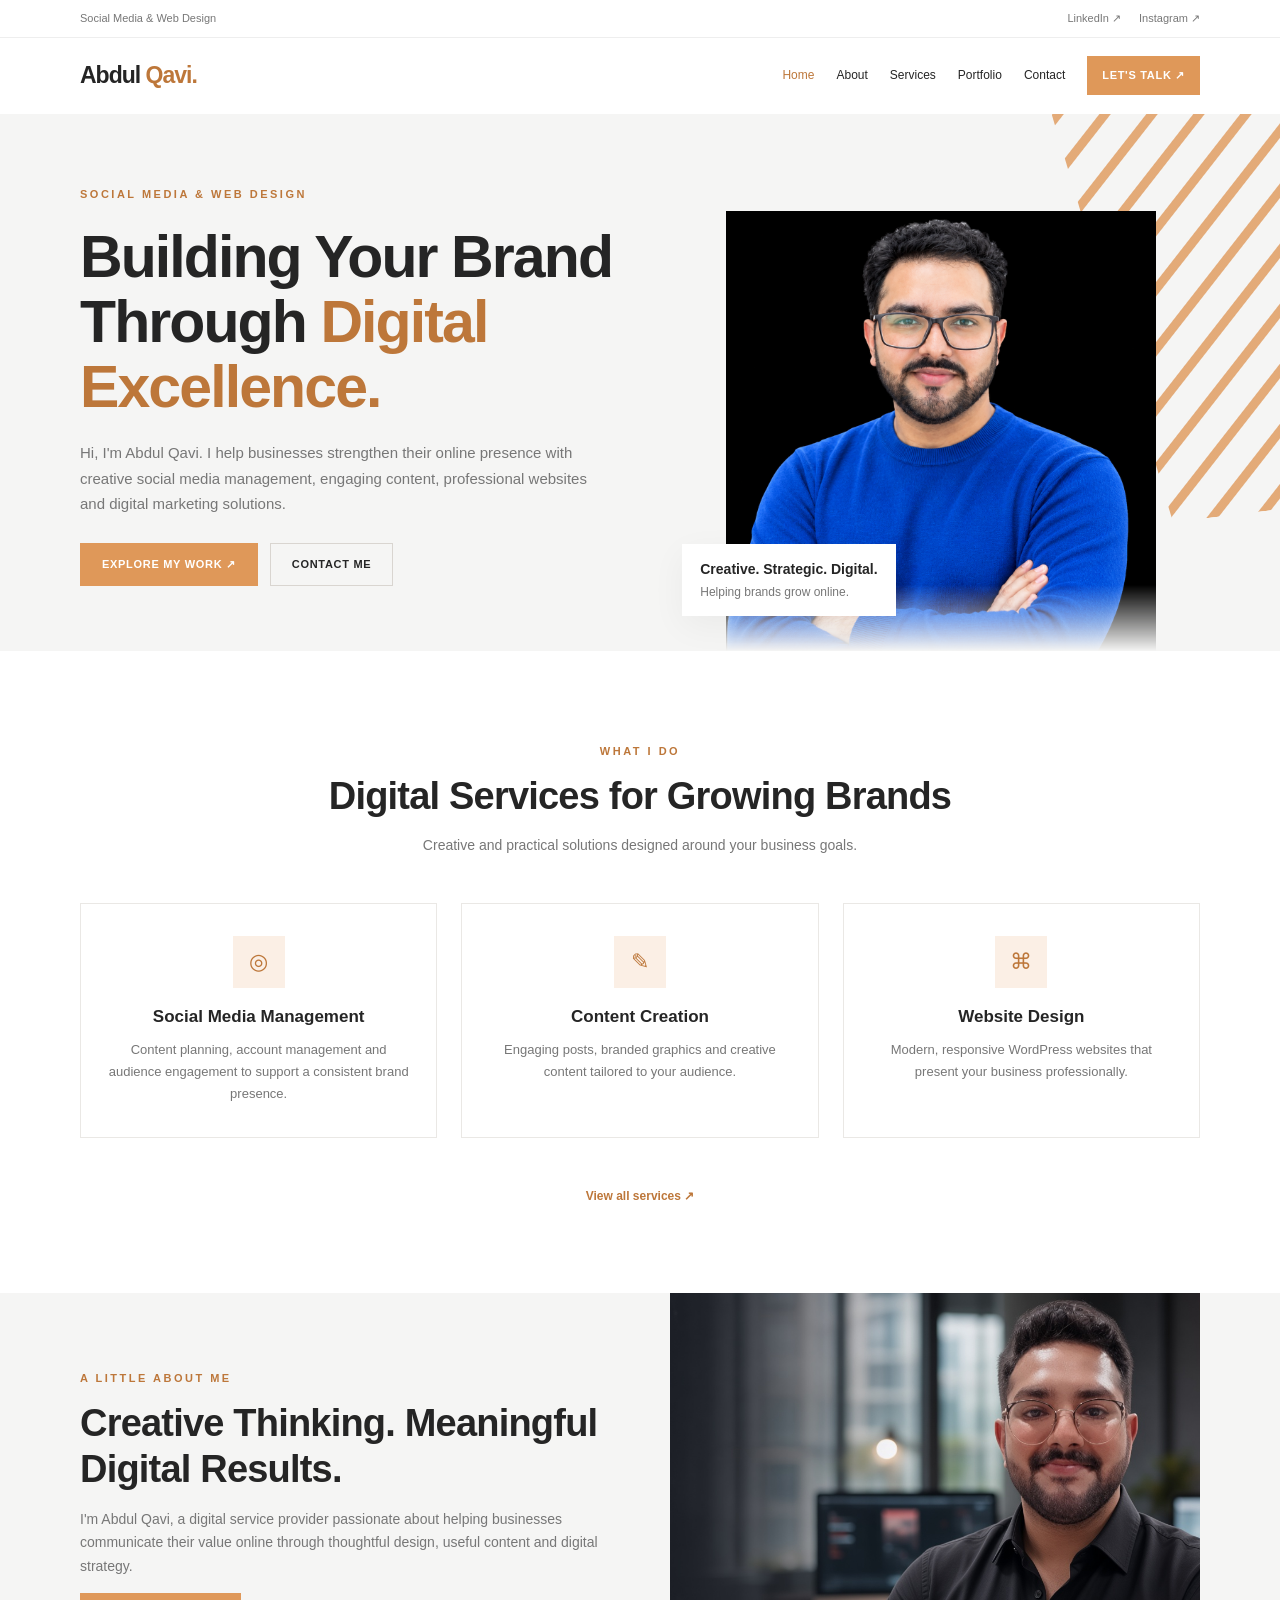
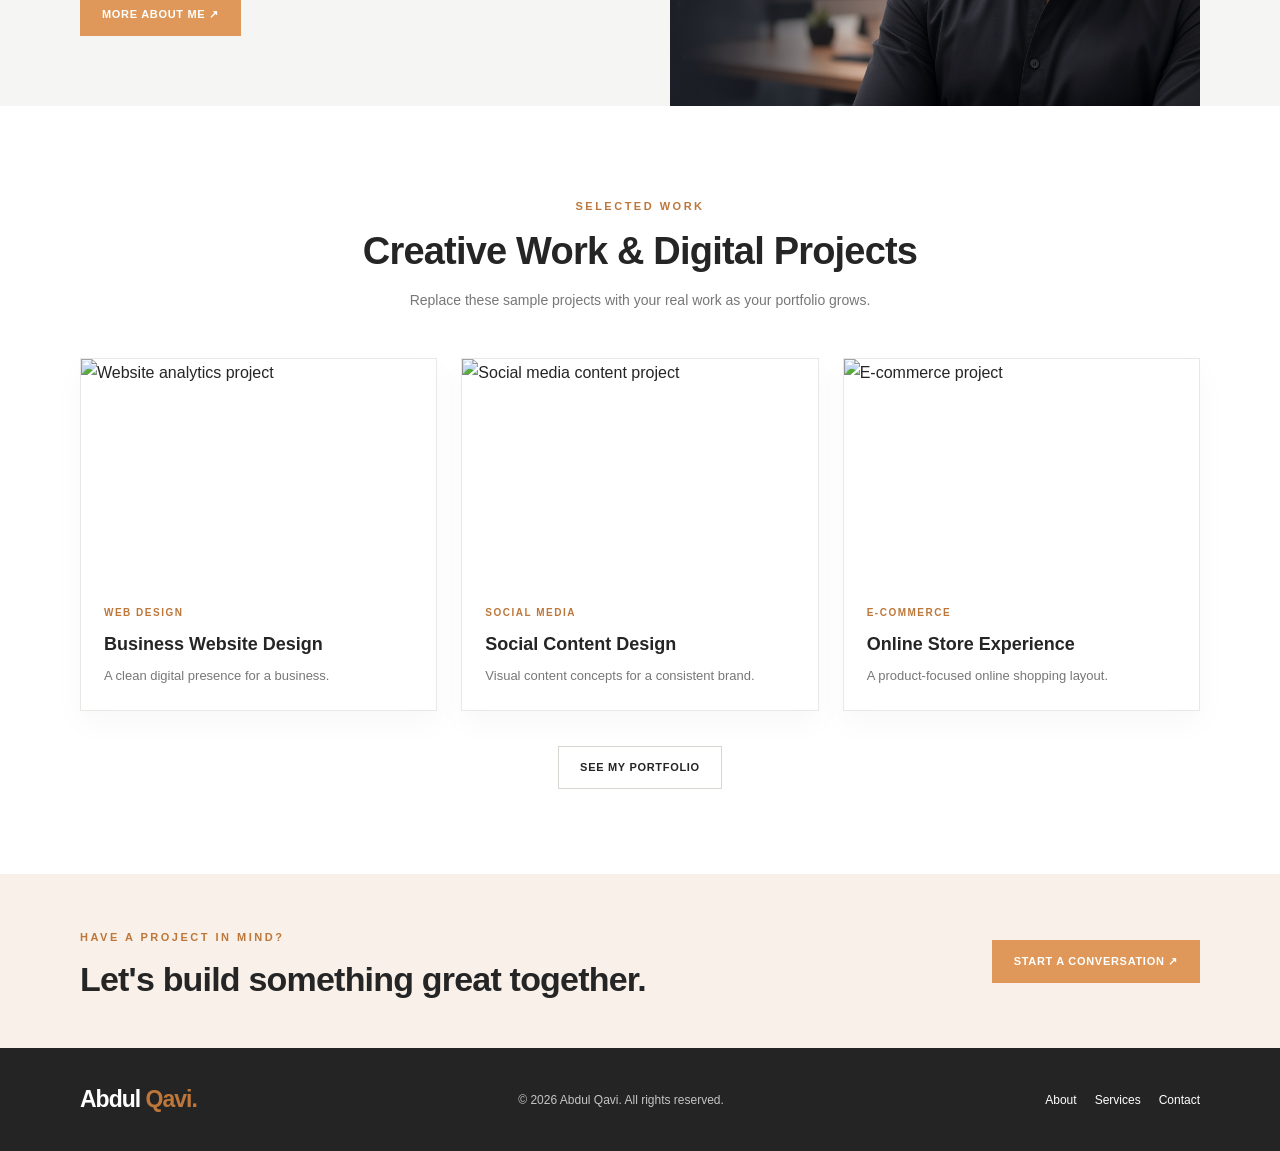
==== commit 1c9ca546: "Update index.html" ====
--- a/index.html
+++ b/index.html
@@ -28,7 +28,7 @@
         </div>
         <div class="hero-visual">
           <!-- Replace the image URL below with images/qavi.jpg after adding your photo to the images folder. -->
-          <img src="images/7.png"alt="Professional portrait placeholder for Abdul Qavi">
+          <img src="images/8.png"alt="Professional portrait placeholder for Abdul Qavi">
           <div class="floating-note"><strong>Creative. Strategic. Digital.</strong><span>Helping brands grow online.</span></div>
         </div>
       </div>
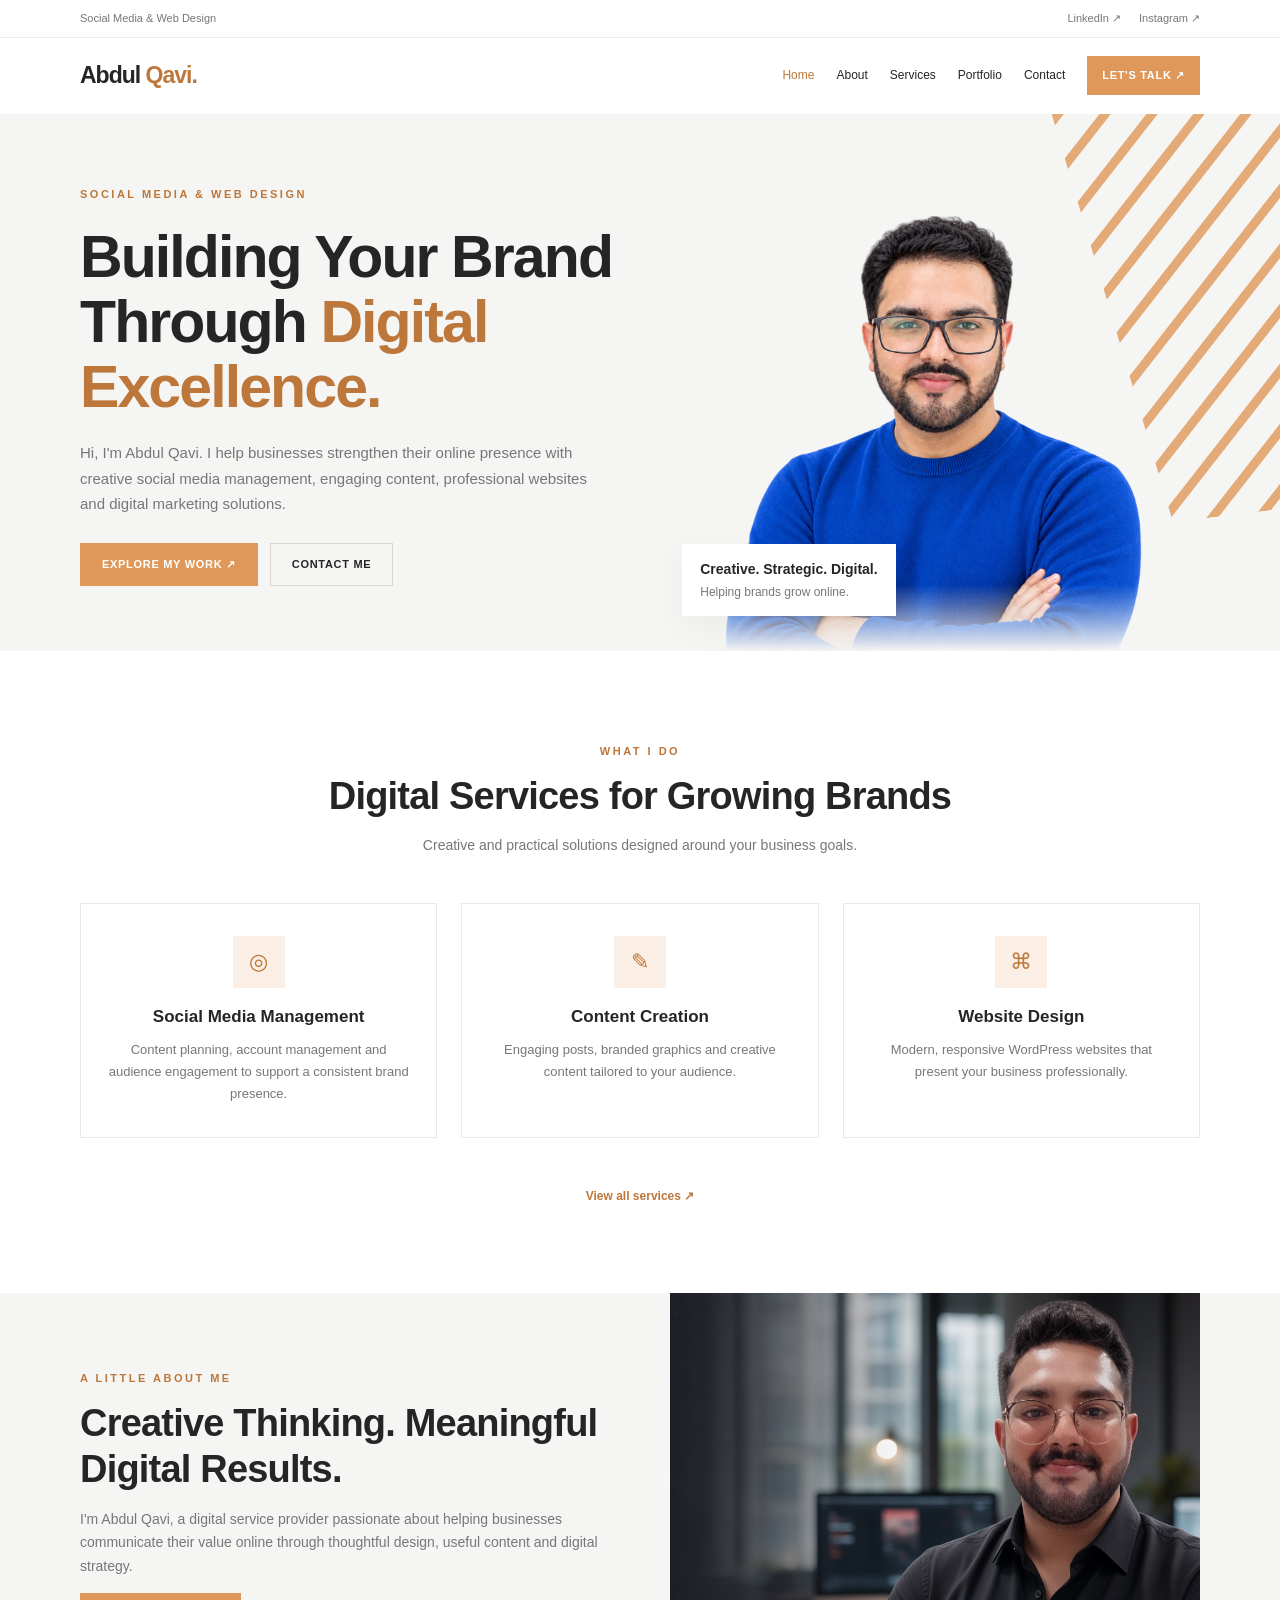
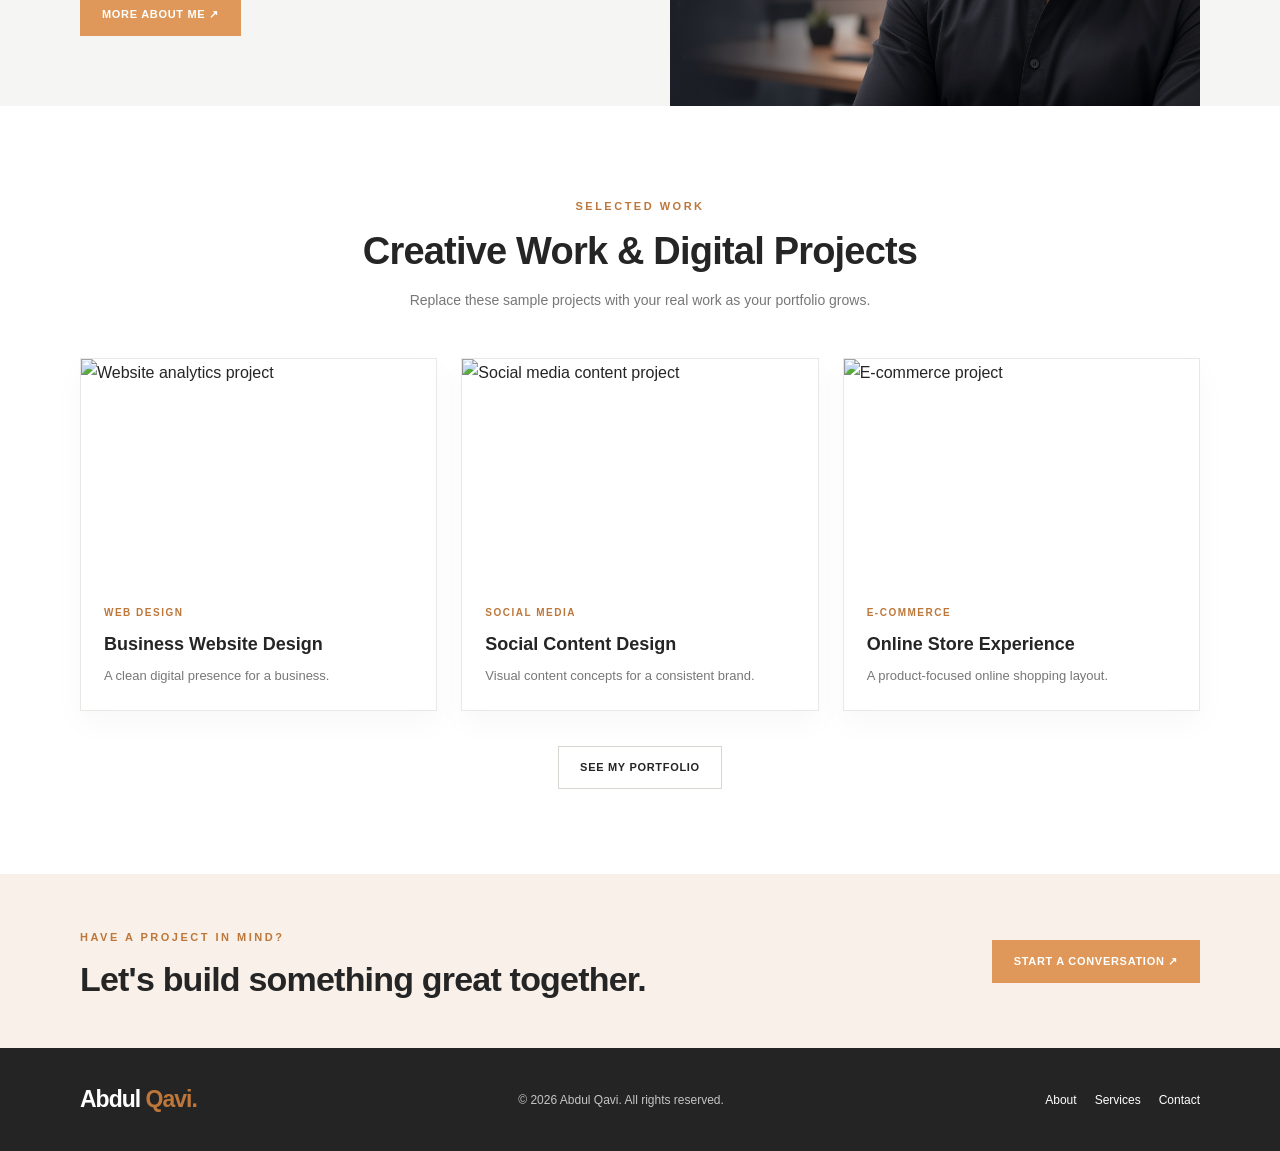
==== commit 52d2b51c: "Update index.html" ====
--- a/index.html
+++ b/index.html
@@ -28,7 +28,7 @@
         </div>
         <div class="hero-visual">
           <!-- Replace the image URL below with images/qavi.jpg after adding your photo to the images folder. -->
-          <img src="images/8.png"alt="Professional portrait placeholder for Abdul Qavi">
+          <img src="images/78.png"alt="Professional portrait placeholder for Abdul Qavi">
           <div class="floating-note"><strong>Creative. Strategic. Digital.</strong><span>Helping brands grow online.</span></div>
         </div>
       </div>
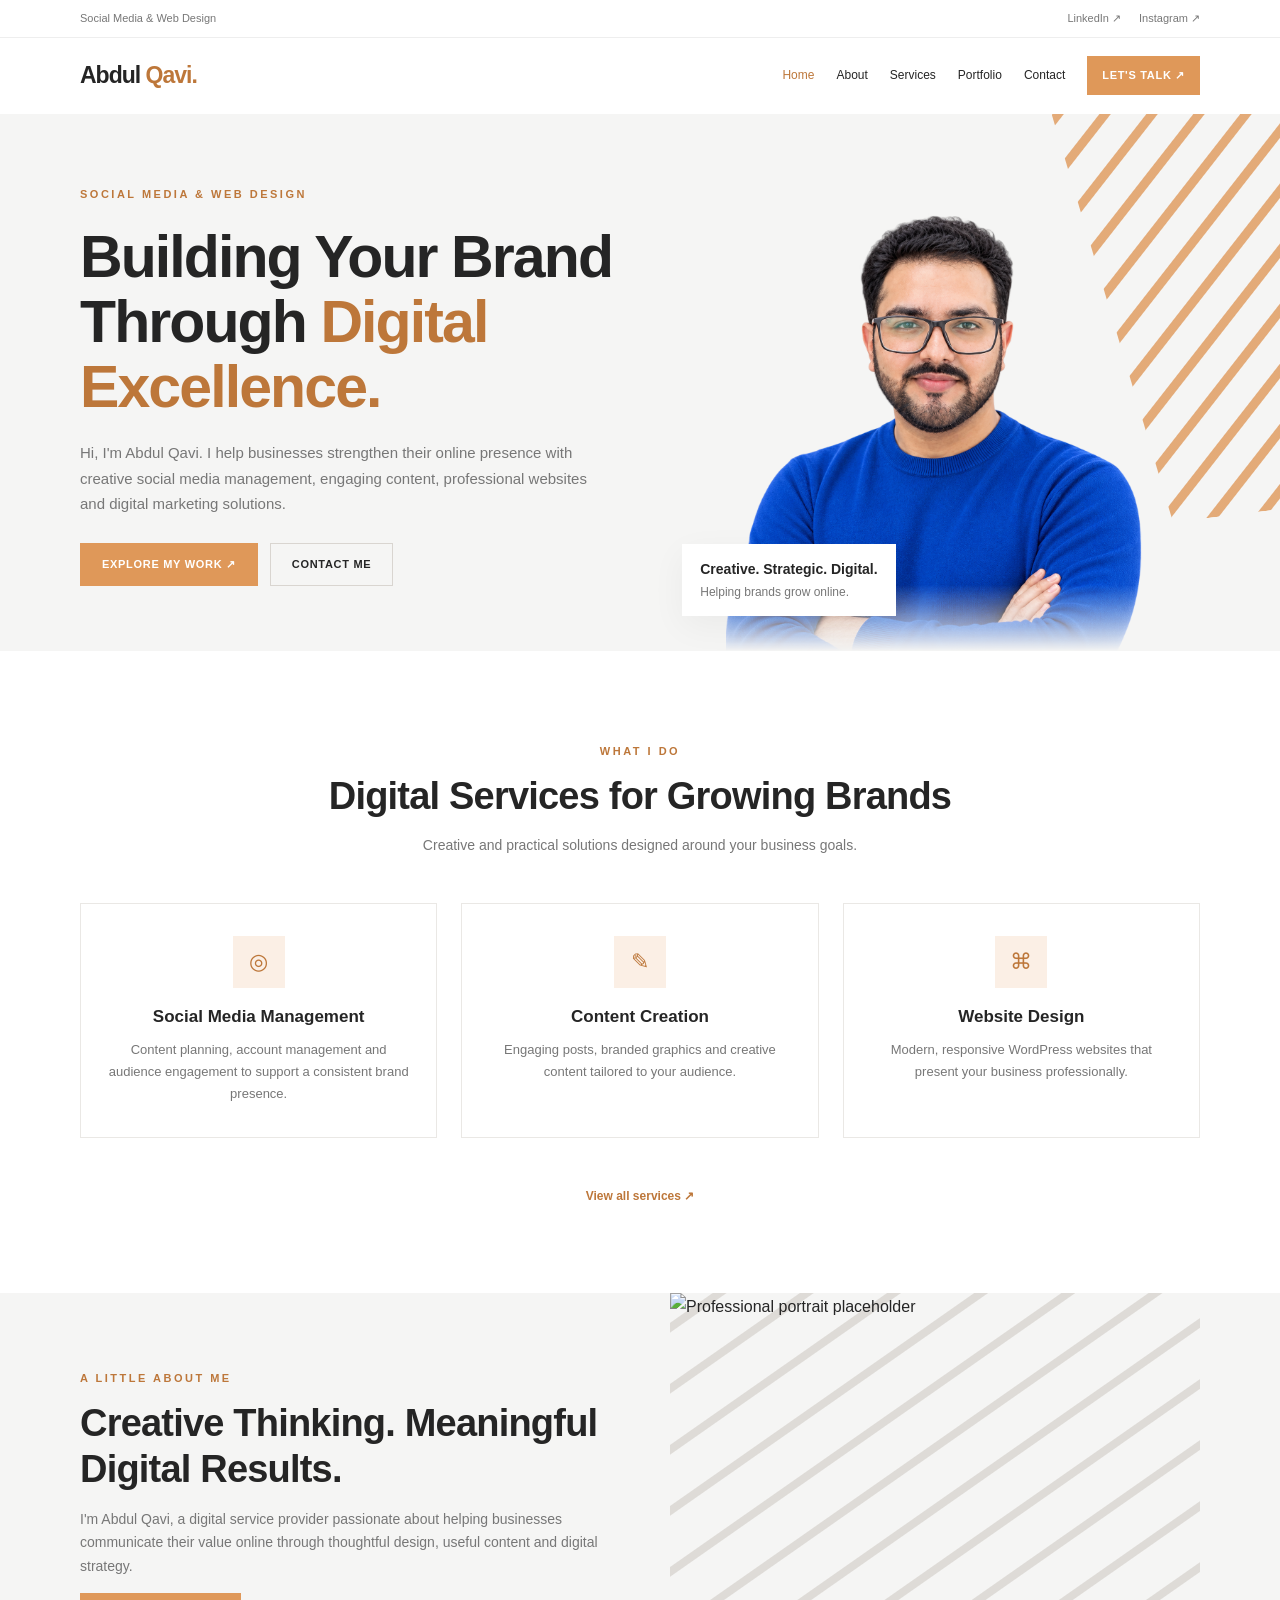
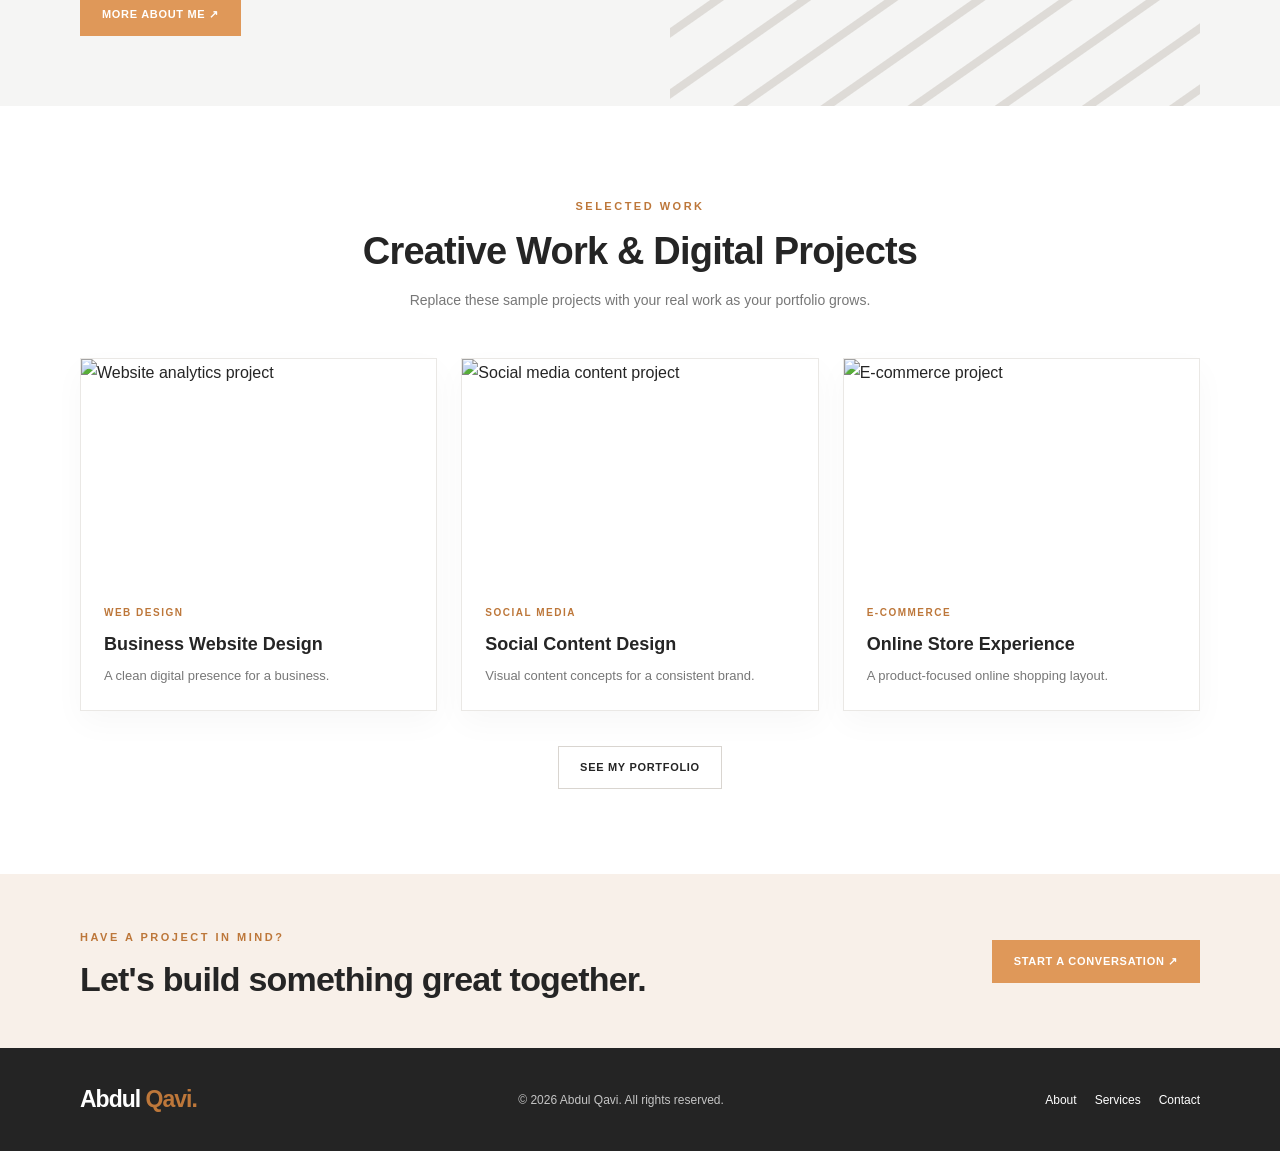
==== commit 90fb4f43: "Update index.html" ====
--- a/index.html
+++ b/index.html
@@ -44,7 +44,7 @@
     </div></section>
     <section class="split-section"><div class="container split-grid">
       <div class="split-copy reveal"><span class="eyebrow">A Little About Me</span><h2>Creative Thinking. Meaningful Digital Results.</h2><p>I'm Abdul Qavi, a digital service provider passionate about helping businesses communicate their value online through thoughtful design, useful content and digital strategy.</p><a class="btn" href="about.html">More About Me ↗</a></div>
-      <div class="split-image reveal"><img src="images/Qavii.jpg" alt="Professional portrait placeholder"></div>
+      <div class="split-image reveal"><img src="images/80.png" alt="Professional portrait placeholder"></div>
     </div></section>
     <section class="section"><div class="container">
       <div class="section-heading reveal"><span class="eyebrow">Selected Work</span><h2>Creative Work & Digital Projects</h2><p>Replace these sample projects with your real work as your portfolio grows.</p></div>
